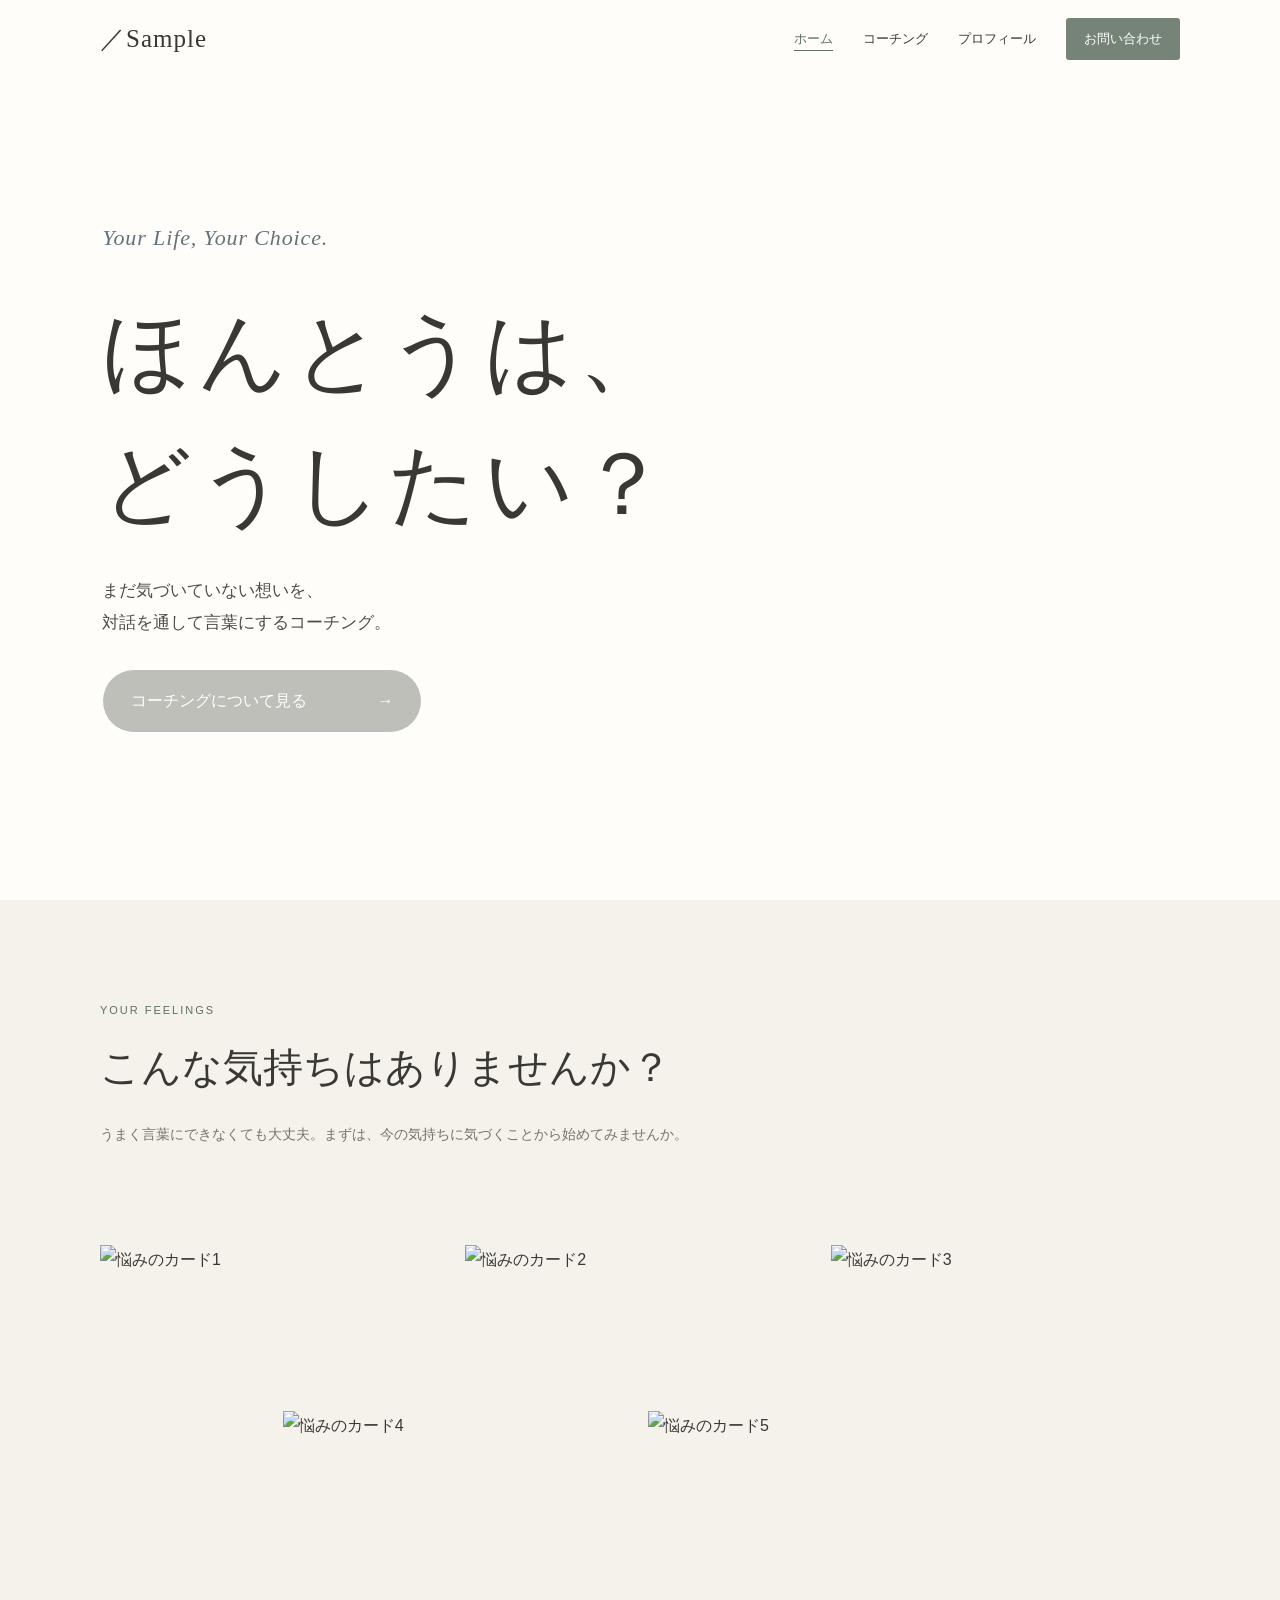
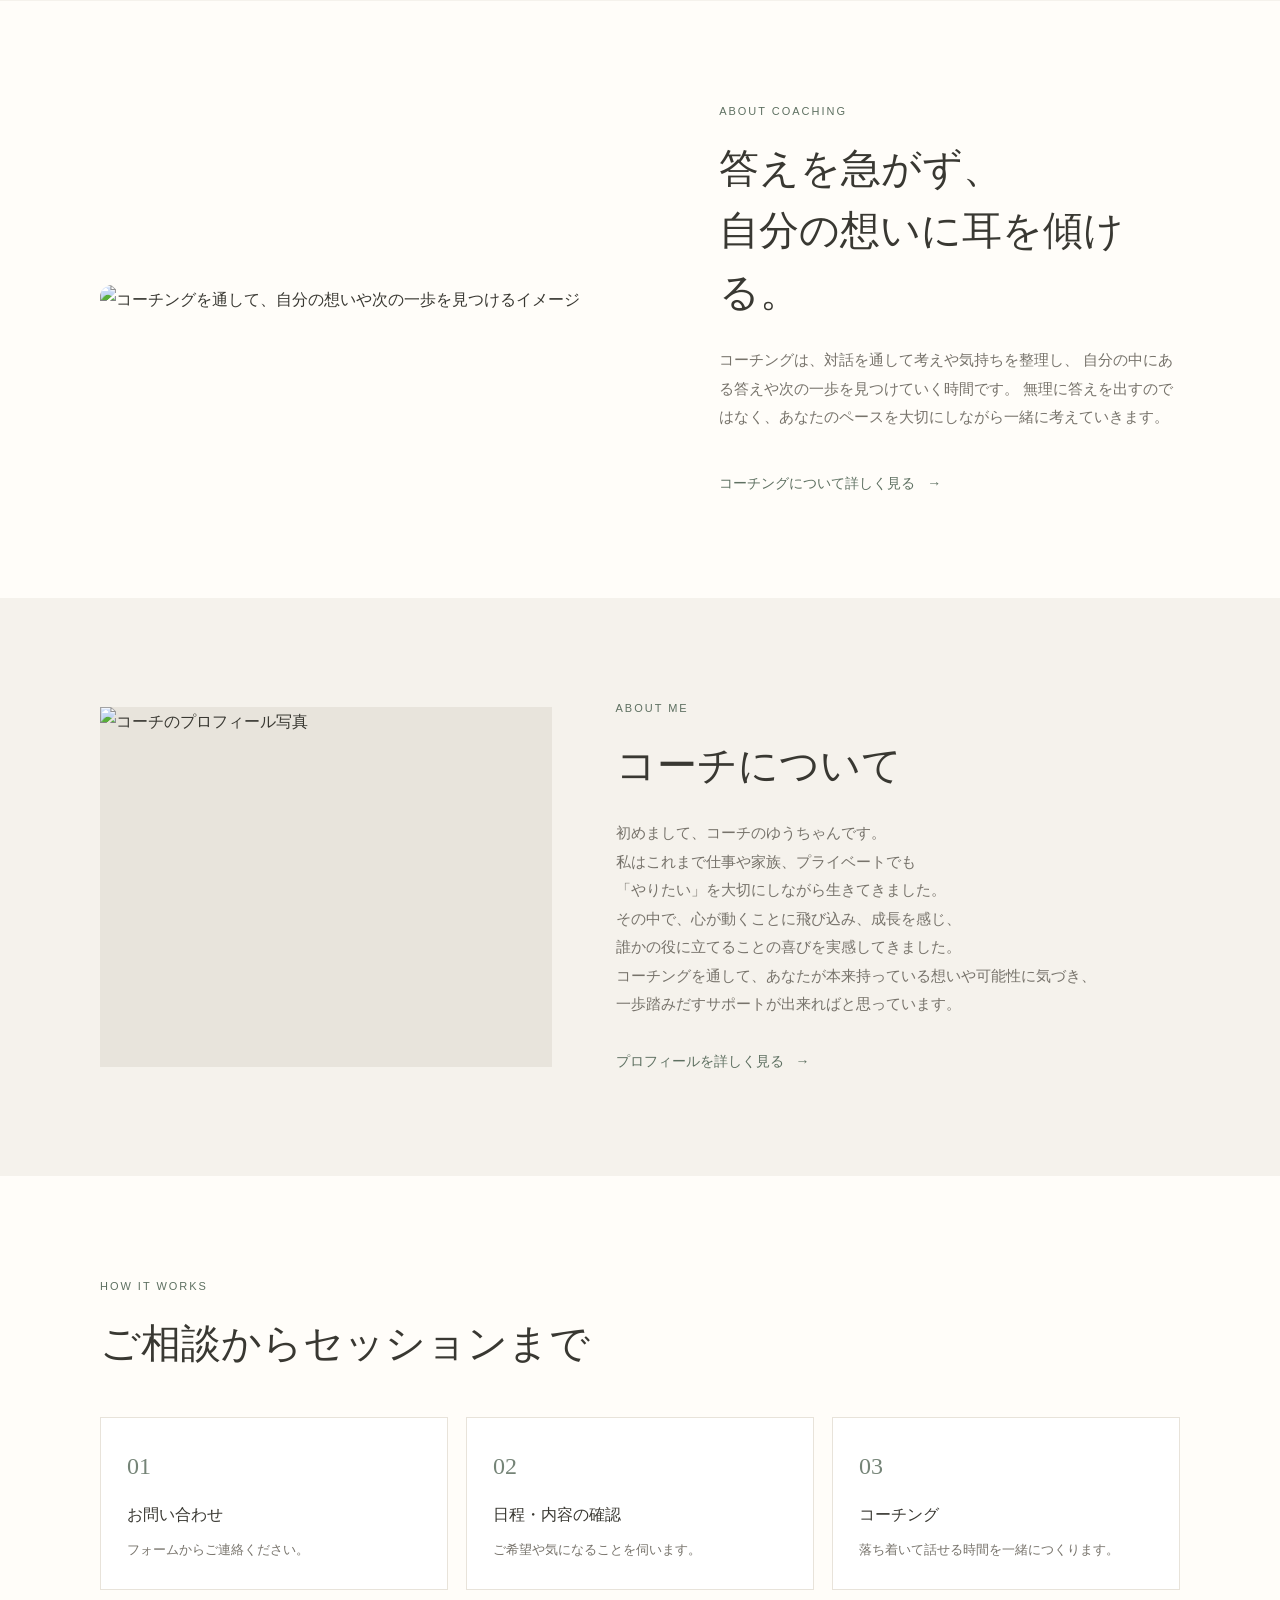
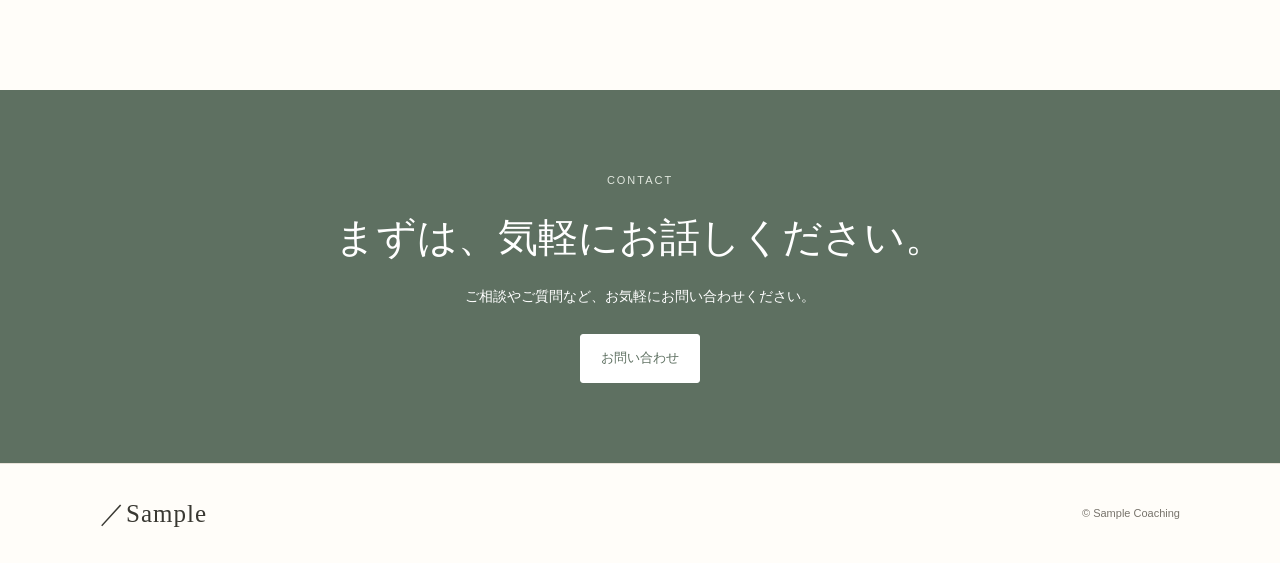
==== index.html @ e468f8c4 "Add files via upload" ====
<!DOCTYPE html>
<html lang="ja">

<head>
    <meta charset="UTF-8">
    <meta name="viewport" content="width=device-width, initial-scale=1.0">
    <meta name="description" content="対話を通して自分の気持ちを言葉にし、自分らしい一歩を見つけるコーチング。">
    <title>自分の心と向き合うコーチング｜Sample</title>
    <link rel="stylesheet" href="style.css">
</head>

<body>

    <header class="site-header">
        <a class="site-logo" href="index.html" aria-label="Sample ホーム">／Sample</a>

        <nav class="site-nav" aria-label="メインナビゲーション">
            <a class="is-current" href="index.html" aria-current="page">ホーム</a>
            <a href="coaching.html">コーチング</a>
            <a href="profile.html">プロフィール</a>
            <a class="nav-contact" href="contact.html">お問い合わせ</a>
        </nav>
    </header>

    <main>
        <section class="hero hero--photo">
            <div class="hero__text">
                <p class="hero__eyebrow">Your Life, Your Choice.</p>
                <h1 class="hero__title">ほんとうは、<br>どうしたい？</h1>
                <p class="hero__description">
                    まだ気づいていない想いを、<br>
                    対話を通して言葉にするコーチング。
                </p>
                <div class="hero__actions">
                    <a class="button button--hero" href="coaching.html">
                        コーチングについて見る <span aria-hidden="true">→</span>
                    </a>
                </div>
            </div>
        </section>

        <section class="section section--soft" aria-labelledby="worries-title">
            <div class="section__inner">
                <p class="section__eyebrow">YOUR FEELINGS</p>
                <h2 class="section__title" id="worries-title">こんな気持ちはありませんか？</h2>
                <p class="section__lead">うまく言葉にできなくても大丈夫。まずは、今の気持ちに気づくことから始めてみませんか。</p>

                <div class="card-grid">
                    <article class="simple-card">
                        <img src="images/coaching_card_1.png" alt="悩みのカード1">
                    </article>
                    <article class="simple-card">
                        <img src="images/coaching_card_2.png" alt="悩みのカード2">
                    </article>
                    <article class="simple-card">
                        <img src="images/coaching_card_3.png" alt="悩みのカード3">
                    </article>
                    <article class="simple-card">
                        <img src="images/coaching_card_4.png" alt="悩みのカード4">
                    </article>
                    <article class="simple-card">
                        <img src="images/coaching_card_5.png" alt="悩みのカード5">
                    </article>
                </div>
            </div>
        </section>

        <section class="section" aria-labelledby="coaching-title">
            <div class="section__inner coaching-preview">
                <div class="coaching-preview__image">
                    <img src="images/coaching-about.png" alt="コーチングを通して、自分の想いや次の一歩を見つけるイメージ">
                </div>

                <div class="coaching-preview__text">
                    <p class="section__eyebrow">ABOUT COACHING</p>
                    <h2 class="section__title" id="coaching-title">
                        答えを急がず、<br>自分の想いに耳を傾ける。
                    </h2>
                    <p class="section__body">
                        コーチングは、対話を通して考えや気持ちを整理し、
                        自分の中にある答えや次の一歩を見つけていく時間です。
                        無理に答えを出すのではなく、あなたのペースを大切にしながら一緒に考えていきます。
                    </p>
                    <a class="text-link" href="coaching.html">
                        コーチングについて詳しく見る <span aria-hidden="true">→</span>
                    </a>
                </div>
            </div>
        </section>

        <section class="section section--soft" aria-labelledby="profile-title">
            <div class="section__inner profile-preview">
                <div class="profile-preview__image">
                    <img src="images/profile.jpg" alt="コーチのプロフィール写真">
                </div>
                <div>
                    <p class="section__eyebrow">ABOUT ME</p>
                    <h2 class="section__title" id="profile-title">コーチについて</h2>
                    <p class="section__body">
                        初めまして、コーチのゆうちゃんです。<br>
                        私はこれまで仕事や家族、プライベートでも<br>
                        「やりたい」を大切にしながら生きてきました。<br>
                        その中で、心が動くことに飛び込み、成長を感じ、<br>
                        誰かの役に立てることの喜びを実感してきました。<br>

                        コーチングを通して、あなたが本来持っている想いや可能性に気づき、<br>
                        一歩踏みだすサポートが出来ればと思っています。<br>
                    </p>
                    <a class="text-link" href="profile.html">プロフィールを詳しく見る <span aria-hidden="true">→</span></a>
                </div>
            </div>
        </section>

        <section class="section" aria-labelledby="flow-title">
            <div class="section__inner">
                <p class="section__eyebrow">HOW IT WORKS</p>
                <h2 class="section__title" id="flow-title">ご相談からセッションまで</h2>
                <div class="flow-grid">
                    <article class="flow-item"><span>01</span>
                        <h3>お問い合わせ</h3>
                        <p>フォームからご連絡ください。</p>
                    </article>
                    <article class="flow-item"><span>02</span>
                        <h3>日程・内容の確認</h3>
                        <p>ご希望や気になることを伺います。</p>
                    </article>
                    <article class="flow-item"><span>03</span>
                        <h3>コーチング</h3>
                        <p>落ち着いて話せる時間を一緒につくります。</p>
                    </article>
                </div>
            </div>
        </section>

        <section class="contact-section" id="contact" aria-labelledby="contact-title">
            <div class="contact-section__inner">
                <p class="section__eyebrow">CONTACT</p>
                <h2 class="section__title" id="contact-title">まずは、気軽にお話しください。</h2>
                <p>ご相談やご質問など、お気軽にお問い合わせください。</p>
                <a class="button button--light" href="contact.html">お問い合わせ</a>
            </div>
        </section>
    </main>

    <footer class="site-footer">
        <a class="site-logo" href="index.html">／Sample</a>
        <p>© Sample Coaching</p>
    </footer>

</body>

</html>
---- style.css ----
@charset "UTF-8";

:root {
    --color-text: #393832;
    --color-muted: #77736b;
    --color-accent: #758477;
    --color-accent-dark: #5e7061;
    --color-background: #fffdf9;
    --color-soft: #f5f2ec;
    --color-line: #e8e3da;
    --content-width: 1080px;
}

* {
    box-sizing: border-box;
}

html {
    scroll-behavior: smooth;
}

body {
    margin: 0;
    color: var(--color-text);
    background: var(--color-background);
    font-family: "Noto Sans JP", "Hiragino Kaku Gothic ProN", "Yu Gothic", sans-serif;
    line-height: 1.9;
}

img {
    display: block;
    width: 100%;
    height: 100%;
    object-fit: cover;
}

a {
    color: inherit;
    text-decoration: none;
}

.site-header {
    position: relative;
    z-index: 10;
    display: flex;
    align-items: center;
    justify-content: space-between;
    width: 100%;
    min-height: 78px;
    padding: 12px max(5%, calc((100% - var(--content-width)) / 2));
    background: var(--color-background);
    border-bottom: 1px solid var(--color-line);
}

.site-logo {
    flex-shrink: 0;
    font-family: Georgia, serif;
    font-size: 25px;
    letter-spacing: 0.04em;
}

.site-nav {
    display: flex;
    align-items: center;
    gap: 30px;
    font-size: 13px;
}

.site-nav a {
    transition: color 0.2s ease;
}

.site-nav a:hover,
.site-nav a.is-current {
    color: var(--color-accent-dark);
}

.site-nav a.is-current {
    text-decoration: underline;
    text-underline-offset: 7px;
}

.site-nav .nav-contact {
    padding: 9px 18px;
    color: #fff;
    background: var(--color-accent);
    border-radius: 3px;
}

.site-nav .nav-contact:hover {
    color: #fff;
    background: var(--color-accent-dark);
}

.hero {
    display: grid;
    grid-template-columns: 1fr 1fr;
    align-items: center;
    max-width: var(--content-width);
    min-height: 610px;
    margin: 0 auto;
    padding: 64px 40px;
    gap: 54px;
}

.hero__text {
    padding: 20px 0;
}

.hero__eyebrow,
.section__eyebrow {
    margin: 0 0 16px;
    color: var(--color-accent-dark);
    font-size: 11px;
    letter-spacing: 0.18em;
}

.hero__title {
    margin: 0;
    font-family: "Yu Mincho", "Hiragino Mincho ProN", serif;
    font-size: clamp(42px, 5vw, 64px);
    font-weight: 400;
    line-height: 1.45;
    letter-spacing: 0.06em;
}

.hero__title span {
    color: var(--color-accent-dark);
}

.hero__description {
    margin: 24px 0 30px;
    color: var(--color-muted);
    font-size: 15px;
}

.hero__actions {
    display: flex;
    flex-wrap: wrap;
    gap: 12px;
}

.button {
    display: inline-flex;
    min-height: 48px;
    align-items: center;
    justify-content: center;
    padding: 11px 20px;
    border: 1px solid var(--color-accent);
    border-radius: 3px;
    font-size: 13px;
    transition: background 0.2s ease, color 0.2s ease;
}

.button--primary {
    color: #fff;
    background: var(--color-accent);
}

.button--primary:hover {
    background: var(--color-accent-dark);
}

.button--secondary {
    color: var(--color-accent-dark);
    background: transparent;
}

.button--secondary:hover {
    background: var(--color-soft);
}

.hero__image {
    height: 430px;
    overflow: hidden;
    background: var(--color-soft);
    border-radius: 3px;
}

.section {
    padding: 100px 24px;
}

.section--soft {
    background: var(--color-soft);
}

.section__inner {
    max-width: var(--content-width);
    margin: 0 auto;
}

.section__inner.narrow {
    max-width: 760px;
}

.section__title {
    margin: 0 0 22px;
    font-family: "Yu Mincho", "Hiragino Mincho ProN", serif;
    font-size: clamp(28px, 3.5vw, 40px);
    font-weight: 400;
    line-height: 1.55;
}

.section__lead {
    max-width: 680px;
    margin: 0 0 38px;
    color: var(--color-muted);
    font-size: 14px;
}

.section__body {
    color: var(--color-muted);
    font-size: 15px;
}

.simple-card {
    display: flex;
    min-height: 150px;
    align-items: center;
    padding: 22px;
    background: #fff;
    border: 1px solid var(--color-line);
}

.simple-card p {
    margin: 0;
    font-size: 14px;
}

.split-layout {
    display: grid;
    grid-template-columns: 1fr 1fr;
    align-items: start;
    gap: 60px;
}

.text-link {
    display: inline-flex;
    align-items: center;
    margin-top: 14px;
    color: var(--color-accent-dark);
    font-size: 14px;
    gap: 12px;
}

.text-link:hover {
    text-decoration: underline;
    text-underline-offset: 5px;
}

.profile-preview {
    display: grid;
    grid-template-columns: 0.8fr 1fr;
    align-items: center;
    gap: 64px;
}

.profile-preview__image {
    min-height: 360px;
    overflow: hidden;
    background: #e8e4dc;
}

.profile-preview__image img {
    min-height: 360px;
}

.flow-grid {
    display: grid;
    grid-template-columns: repeat(3, 1fr);
    margin-top: 42px;
    gap: 18px;
}

.flow-item {
    padding: 26px;
    background: #fff;
    border: 1px solid var(--color-line);
}

.flow-item>span {
    color: var(--color-accent);
    font-family: Georgia, serif;
    font-size: 24px;
}

.flow-item h3 {
    margin: 10px 0 8px;
    font-size: 16px;
    font-weight: 500;
}

.flow-item p {
    margin: 0;
    color: var(--color-muted);
    font-size: 13px;
}

.contact-section {
    padding: 80px 24px;
    color: #fff;
    text-align: center;
    background: var(--color-accent-dark);
}

.contact-section__inner {
    max-width: 760px;
    margin: 0 auto;
}

.contact-section .section__eyebrow {
    color: #e2e8df;
}

.contact-section .section__title {
    margin-bottom: 12px;
}

.contact-section p:not(.section__eyebrow) {
    margin-bottom: 25px;
    font-size: 14px;
}

.button--light {
    color: var(--color-accent-dark);
    background: #fff;
    border-color: #fff;
}

.button--light:hover {
    color: #fff;
    background: transparent;
}

.site-footer {
    display: flex;
    align-items: center;
    justify-content: space-between;
    padding: 26px max(5%, calc((100% - var(--content-width)) / 2));
    border-top: 1px solid var(--color-line);
}

.site-footer p {
    margin: 0;
    color: var(--color-muted);
    font-size: 11px;
}

.page-hero {
    padding: 95px 24px;
    text-align: center;
    background: var(--color-soft);
}

.page-hero h1 {
    margin: 0 0 12px;
    font-family: "Yu Mincho", "Hiragino Mincho ProN", serif;
    font-size: clamp(34px, 5vw, 52px);
    font-weight: 400;
}

.page-hero>p:last-child {
    margin: 0;
    color: var(--color-muted);
    font-size: 14px;
}

.details-box {
    margin-top: 30px;
    border-top: 1px solid var(--color-line);
}

.details-box p {
    display: grid;
    grid-template-columns: 150px 1fr;
    margin: 0;
    padding: 18px 12px;
    border-bottom: 1px solid var(--color-line);
    gap: 20px;
}

.details-box strong {
    font-weight: 500;
}

.details-box span,
.note {
    color: var(--color-muted);
}

.note {
    font-size: 12px;
}

.profile-detail {
    display: grid;
    grid-template-columns: 0.8fr 1fr;
    align-items: start;
    gap: 64px;
}

@media (max-width: 760px) {
    .site-header {
        min-height: auto;
        align-items: flex-start;
        padding: 18px 20px;
        gap: 18px;
    }

    .site-logo {
        font-size: 21px;
    }

    .site-nav {
        justify-content: flex-end;
        flex-wrap: wrap;
        gap: 10px 16px;
        font-size: 12px;
    }

    .site-nav .nav-contact {
        padding: 5px 10px;
    }

    .hero {
        grid-template-columns: 1fr;
        min-height: auto;
        padding: 55px 24px 40px;
        gap: 32px;
    }

    .hero__title {
        font-size: clamp(42px, 11vw, 58px);
    }

    .hero__image {
        height: 340px;
        order: -1;
    }

    .section {
        padding: 72px 22px;
    }

    .split-layout,
    .profile-preview,
    .profile-detail {
        grid-template-columns: 1fr;
        gap: 28px;
    }

    .profile-preview__image,
    .profile-preview__image img {
        min-height: 280px;
    }

    .flow-grid {
        grid-template-columns: 1fr;
    }

    .site-footer {
        padding: 22px;
    }
}

@media (max-width: 480px) {
    .site-header {
        display: block;
    }

    .site-nav {
        justify-content: flex-start;
        margin-top: 12px;
    }

    .hero__actions {
        align-items: stretch;
        flex-direction: column;
    }

    .hero__actions .button {
        width: 100%;
    }

    .details-box p {
        grid-template-columns: 1fr;
        gap: 4px;
    }

    .page-hero {
        padding: 70px 22px;
    }
}

.site-header {
    position: absolute;
    top: 0;
    left: 0;
    background: transparent;
    border-bottom: 0;
}

.hero--photo {
    position: relative;
    display: flex;
    align-items: center;
    width: 100%;
    max-width: none;
    min-height: 100vh;
    padding: 130px max(8%, calc((100% - var(--content-width)) / 2)) 80px;
    background:
        linear-gradient(90deg, rgba(255, 253, 249, 0.5), rgba(255, 253, 249, 0.08) 65%),
        url("images/hero-sunset.png") center / cover no-repeat;
}

.hero--photo .hero__text {
    max-width: 600px;
}

.hero--photo .hero__eyebrow {
    color: #64717b;
    font-family: Georgia, serif;
    font-size: 22px;
    font-style: italic;
    letter-spacing: 0.04em;
}

.hero--photo .hero__title {
    margin-top: 28px;
    color: #393832;
    font-size: clamp(48px, 7vw, 88px);
    line-height: 1.5;
}

.hero--photo .hero__title span {
    color: inherit;
}

.hero--photo .hero__description {
    color: #4f4d48;
    font-size: 17px;
}

.button--hero {
    min-width: 320px;
    min-height: 64px;
    justify-content: space-between;
    padding: 14px 28px;
    color: #fff;
    background: rgba(255, 255, 255, 0.12);
    border: 1px solid #fff;
    border-radius: 999px;
    font-size: 16px;
    background: rgba(70, 75, 68, 0.35);

}

.button--hero:hover {
    color: #393832;
    background: #fff;
}

@media (max-width: 760px) {
    .site-header {
        position: absolute;
        padding: 18px 20px;
    }

    .hero--photo {
        min-height: 88vh;
        padding: 130px 24px 60px;
        background-position: 62% center;
    }

    .hero--photo .hero__title {
        font-size: clamp(44px, 12vw, 64px);
    }

    .hero--photo .hero__description {
        font-size: 14px;
    }

    .button--hero {
        width: 100%;
        min-width: 0;
        font-size: 14px;
    }
}

.coaching-preview {
    display: grid;
    grid-template-columns: 1.1fr 0.9fr;
    align-items: center;
    gap: 56px;
}

.coaching-preview__image img {
    display: block;
    width: 100%;
    height: auto;
    border-radius: 12px;
}

.coaching-preview__text .section__body {
    margin-bottom: 24px;
}

@media (max-width: 700px) {
    .coaching-preview {
        grid-template-columns: 1fr;
        gap: 28px;
    }
}

.coaching-preview {
    display: grid;
    grid-template-columns: 1.1fr 0.9fr;
    align-items: center;
    gap: 56px;
}

.coaching-preview__image img {
    display: block;
    width: 100%;
    height: auto;
    border-radius: 12px;
}

.coaching-preview__text .section__body {
    margin-bottom: 24px;
}

@media (max-width: 700px) {
    .coaching-preview {
        grid-template-columns: 1fr;
        gap: 28px;
    }
}

.card-grid {
    display: grid;
    grid-template-columns: repeat(6, minmax(0, 1fr));
    gap: 16px;
}

.card-grid>.simple-card {
    grid-column: span 2;
    min-width: 0;
    margin: 0;
    padding: 0;
    background: transparent;
    border: 0;
}

.card-grid>.simple-card:nth-child(4) {
    grid-column: 2 / span 2;
}

.card-grid>.simple-card:nth-child(5) {
    grid-column: 4 / span 2;
}

.card-grid>.simple-card img {
    display: block;
    width: 100%;
    height: auto;
    object-fit: contain;
}

@media (max-width: 760px) {
    .card-grid {
        grid-template-columns: repeat(2, minmax(0, 1fr));
    }

    .card-grid>.simple-card,
    .card-grid>.simple-card:nth-child(4),
    .card-grid>.simple-card:nth-child(5) {
        grid-column: auto;
    }

    .card-grid>.simple-card:last-child {
        grid-column: 1 / -1;
        width: calc(50% - 8px);
        justify-self: center;
    }
}

@media (max-width: 480px) {
    .card-grid {
        column-gap: 12px;
        row-gap: 16px;
    }
}
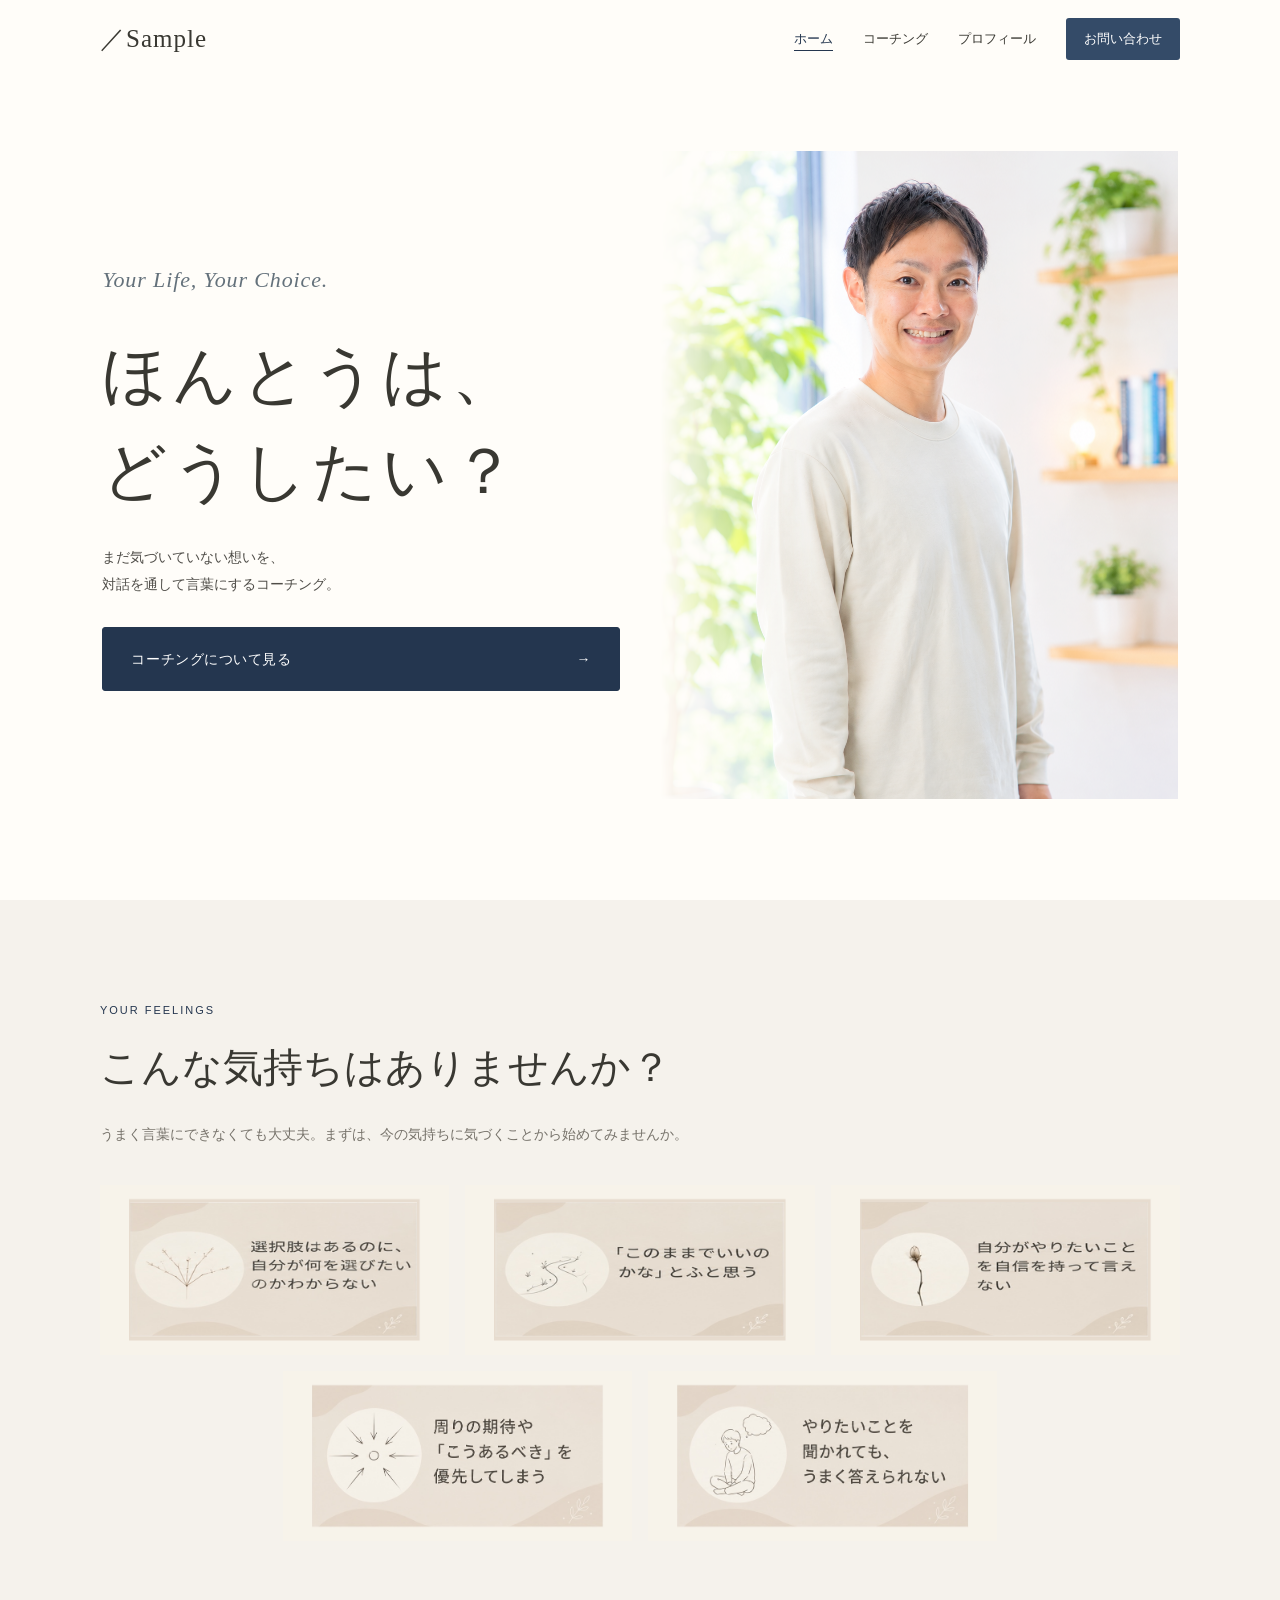
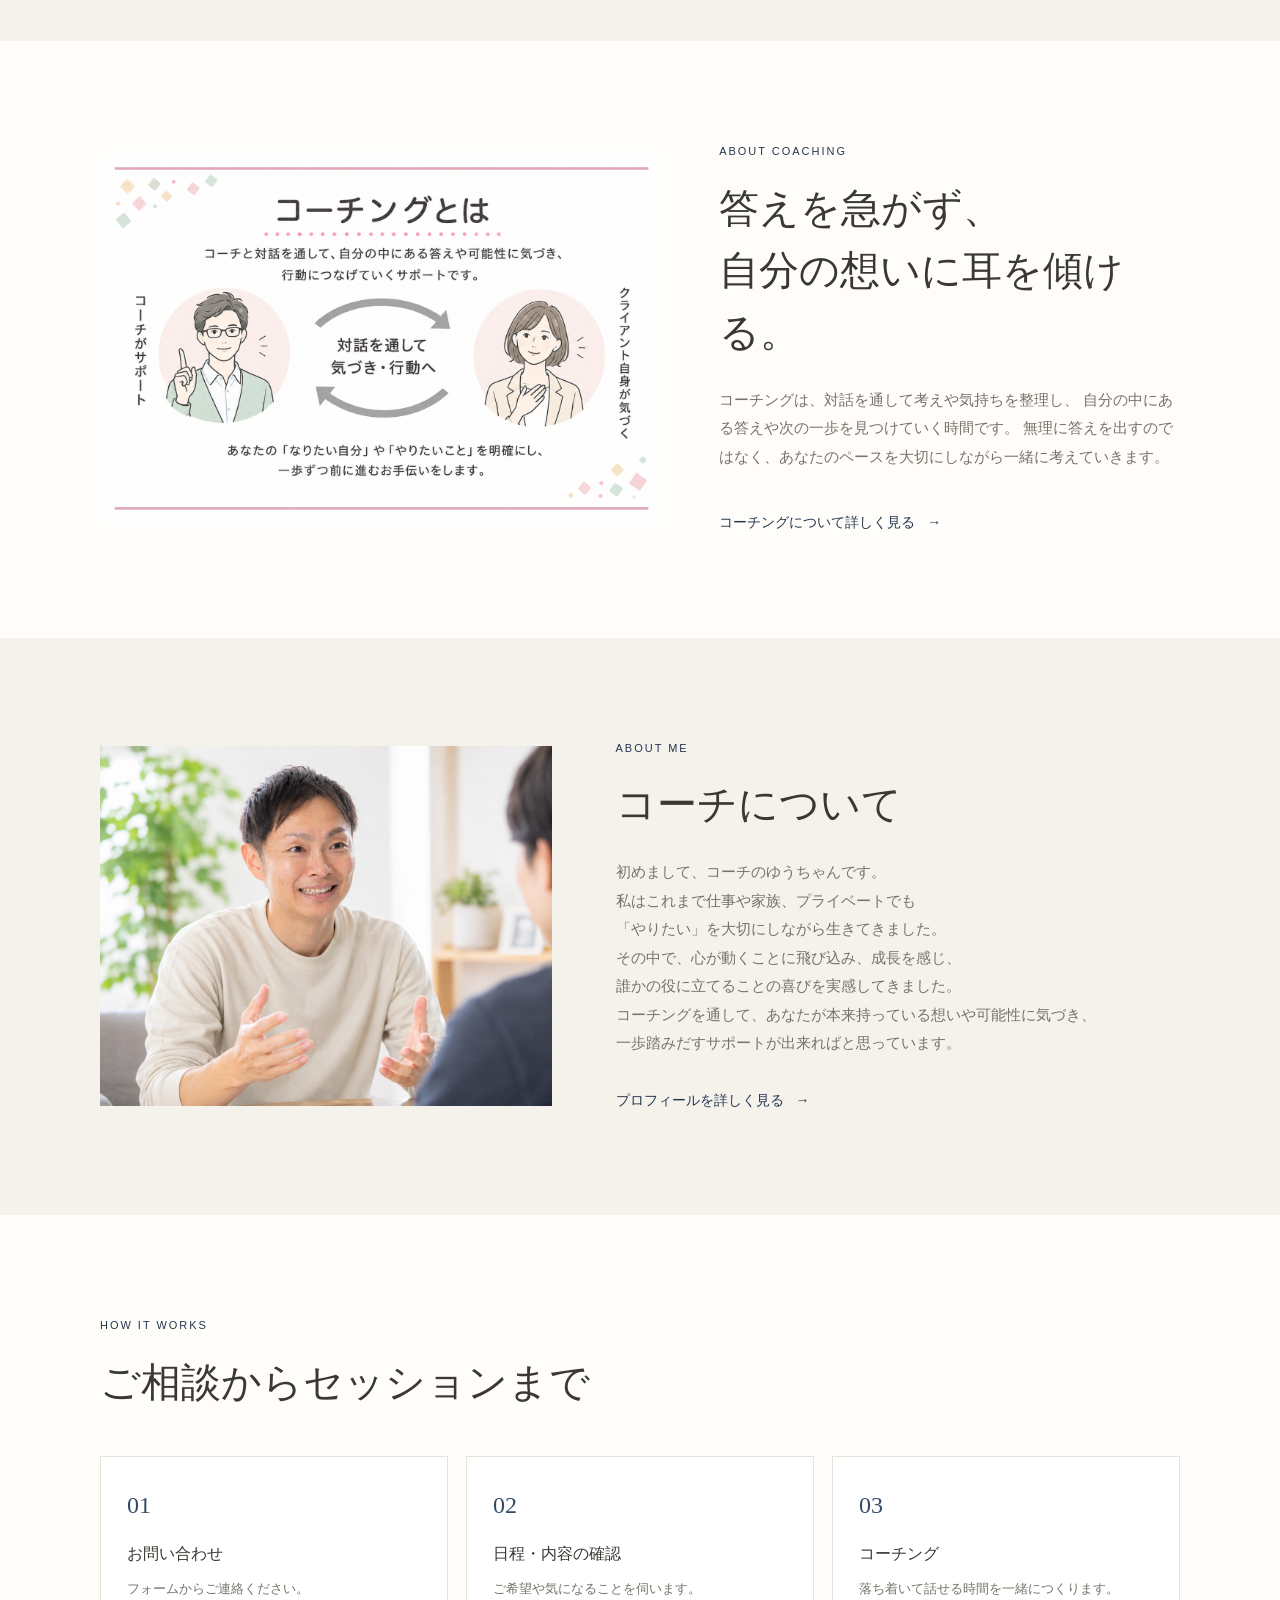
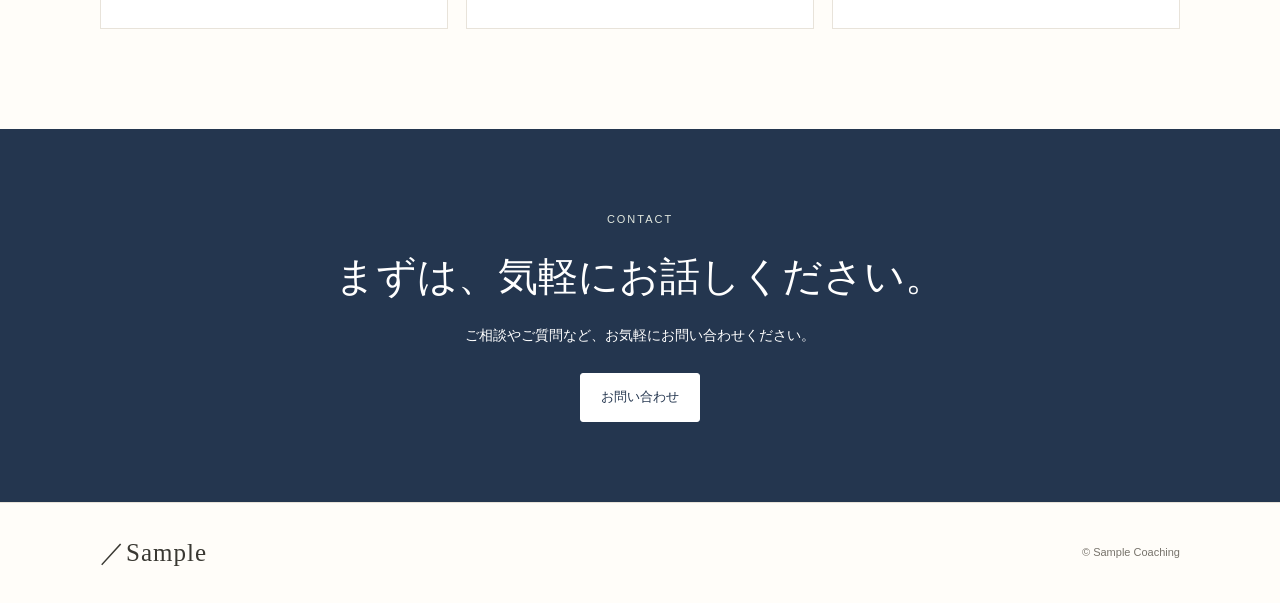
==== commit dafbd5a1: "Add files via upload" ====
--- a/index.html
+++ b/index.html
@@ -36,6 +36,10 @@
                         コーチングについて見る <span aria-hidden="true">→</span>
                     </a>
                 </div>
+            </div>
+
+            <div class="hero__image">
+                <img src="images/hero-photo.png" alt="コーチのプロフィール写真">
             </div>
         </section>
 
@@ -91,7 +95,7 @@
         <section class="section section--soft" aria-labelledby="profile-title">
             <div class="section__inner profile-preview">
                 <div class="profile-preview__image">
-                    <img src="images/profile.jpg" alt="コーチのプロフィール写真">
+                    <img src="images/profile.png" alt="コーチのプロフィール写真">
                 </div>
                 <div>
                     <p class="section__eyebrow">ABOUT ME</p>
--- a/style.css
+++ b/style.css
@@ -3,8 +3,8 @@
 :root {
     --color-text: #393832;
     --color-muted: #77736b;
-    --color-accent: #758477;
-    --color-accent-dark: #5e7061;
+    --color-accent: #344b68;
+    --color-accent-dark: #24364f;
     --color-background: #fffdf9;
     --color-soft: #f5f2ec;
     --color-line: #e8e3da;
@@ -503,15 +503,31 @@
 
 .hero--photo {
     position: relative;
-    display: flex;
+    display: grid;
+    grid-template-columns: 1fr 1fr;
     align-items: center;
     width: 100%;
     max-width: none;
     min-height: 100vh;
     padding: 130px max(8%, calc((100% - var(--content-width)) / 2)) 80px;
-    background:
-        linear-gradient(90deg, rgba(255, 253, 249, 0.5), rgba(255, 253, 249, 0.08) 65%),
-        url("images/hero-sunset.png") center / cover no-repeat;
+    gap: 40px;
+    background: var(--color-background);
+}
+
+.hero--photo .hero__image {
+    height: min(72vh, 680px);
+    overflow: hidden;
+    background: none;
+    border-radius: 0;
+    -webkit-mask-image: linear-gradient(to right, transparent 0%, #000 30%);
+    mask-image: linear-gradient(to right, transparent 0%, #000 30%);
+}
+
+.hero--photo .hero__image img {
+    width: 100%;
+    height: 100%;
+    object-fit: cover;
+    object-position: center 35%;
 }
 
 .hero--photo .hero__text {
@@ -542,50 +558,60 @@
     font-size: 17px;
 }
 
+
+@media (max-width: 760px) {
+    .site-header {
+        position: absolute;
+        padding: 18px 20px;
+    }
+
+    .hero--photo {
+        grid-template-columns: 1fr;
+        min-height: auto;
+        padding: 130px 24px 60px;
+        gap: 28px;
+    }
+
+    .hero--photo .hero__image {
+        height: 340px;
+        order: -1;
+        mask-image: linear-gradient(to bottom, transparent 0%, #000 22%);
+    }
+}
+
+
 .button--hero {
     min-width: 320px;
     min-height: 64px;
     justify-content: space-between;
     padding: 14px 28px;
     color: #fff;
-    background: rgba(255, 255, 255, 0.12);
-    border: 1px solid #fff;
-    border-radius: 999px;
-    font-size: 16px;
-    background: rgba(70, 75, 68, 0.35);
-
+    background: var(--color-accent-dark);
+    border: 1px solid var(--color-accent-dark);
+    border-radius: 3px;
+    font-size: 15px;
+    letter-spacing: 0.04em;
+    transition: background 0.2s ease, transform 0.2s ease;
 }
 
 .button--hero:hover {
-    color: #393832;
-    background: #fff;
-}
-
-@media (max-width: 760px) {
-    .site-header {
-        position: absolute;
-        padding: 18px 20px;
-    }
-
-    .hero--photo {
-        min-height: 88vh;
-        padding: 130px 24px 60px;
-        background-position: 62% center;
-    }
-
-    .hero--photo .hero__title {
-        font-size: clamp(44px, 12vw, 64px);
-    }
-
-    .hero--photo .hero__description {
-        font-size: 14px;
-    }
-
-    .button--hero {
-        width: 100%;
-        min-width: 0;
-        font-size: 14px;
-    }
+    color: #fff;
+    background: var(--color-accent);
+    transform: translateY(-2px);
+}
+
+.hero--photo .hero__title {
+    font-size: clamp(44px, 12vw, 64px);
+}
+
+.hero--photo .hero__description {
+    font-size: 14px;
+}
+
+.button--hero {
+    width: 100%;
+    min-width: 0;
+    font-size: 14px;
 }
 
 .coaching-preview {
@@ -691,4 +717,299 @@
         column-gap: 12px;
         row-gap: 16px;
     }
+}
+
+.page-hero.page-hero--profile {
+    background-image:
+        linear-gradient(rgba(255, 253, 249, 0.35), rgba(255, 253, 249, 0.35)),
+        url("./images/profile-bg.png");
+    background-position: center;
+    background-size: cover;
+    background-repeat: no-repeat;
+}
+
+.values-layout {
+    display: grid;
+    grid-template-columns: 1fr 1fr;
+    align-items: center;
+    gap: 60px;
+}
+
+.values-layout__image {
+    height: 380px;
+    overflow: hidden;
+    border-radius: 3px;
+}
+
+.values-layout__image img {
+    width: 100%;
+    height: 100%;
+    object-fit: cover;
+}
+
+@media (max-width: 760px) {
+    .values-layout {
+        grid-template-columns: 1fr;
+        gap: 28px;
+    }
+
+    .values-layout__image {
+        height: 280px;
+    }
+}
+
+.page-hero--coaching {
+    background:
+        linear-gradient(rgba(255, 253, 249, 0.68), rgba(255, 253, 249, 0.68)),
+        url("./images/coaching-bg.png") center / cover no-repeat;
+}
+
+@media (max-width: 760px) {
+    .card-grid {
+        grid-template-columns: 1fr;
+    }
+
+    .card-grid>.simple-card,
+    .card-grid>.simple-card:nth-child(4),
+    .card-grid>.simple-card:nth-child(5),
+    .card-grid>.simple-card:last-child {
+        grid-column: auto;
+        width: 100%;
+        justify-self: stretch;
+    }
+}
+
+/* Pricing */
+.pricing {
+    padding: 96px 24px;
+    background: #f5f3ed;
+    color: #24364f;
+}
+
+.pricing__inner {
+    width: min(100%, 1080px);
+    margin: 0 auto;
+}
+
+.pricing__label {
+    margin: 0 0 12px;
+    color: #61748d;
+    font-size: 12px;
+    font-weight: 700;
+    letter-spacing: 0.18em;
+}
+
+.pricing__title {
+    margin: 0;
+    color: #24364f;
+    font-size: clamp(28px, 4vw, 40px);
+    font-weight: 600;
+    letter-spacing: 0.06em;
+}
+
+.pricing__lead {
+    margin: 16px 0 40px;
+    color: #5e6862;
+    font-size: 15px;
+    line-height: 1.9;
+}
+
+.pricing__grid {
+    display: grid;
+    grid-template-columns: repeat(3, minmax(0, 1fr));
+    gap: 20px;
+}
+
+.pricing-card {
+    position: relative;
+    display: flex;
+    min-height: 330px;
+    flex-direction: column;
+    padding: 28px;
+    border: 1px solid #d9ded8;
+    background: #fff;
+    transition: transform 0.25s ease, box-shadow 0.25s ease;
+}
+
+.pricing-card:hover {
+    transform: translateY(-4px);
+    box-shadow: 0 14px 32px rgb(38 51 45 / 9%);
+}
+
+.pricing-card--featured {
+    border-color: #344b68;
+    box-shadow: inset 0 3px 0 #344b68;
+}
+
+.pricing-card__number {
+    margin: 0 0 18px;
+    color: #9aa59d;
+    font-size: 13px;
+    letter-spacing: 0.12em;
+}
+
+.pricing-card__tag {
+    margin: 0 0 10px;
+    color: #61748d;
+    font-size: 10px;
+    font-weight: 700;
+    letter-spacing: 0.16em;
+}
+
+.pricing-card__title {
+    margin: 0;
+    color: #24364f;
+    font-size: 20px;
+    font-weight: 600;
+}
+
+.pricing-card__description {
+    margin: 16px 0 24px;
+    color: #68716b;
+    font-size: 14px;
+    line-height: 1.9;
+}
+
+.pricing-card__price {
+    display: flex;
+    align-items: baseline;
+    gap: 8px;
+    margin: auto 0 0;
+    padding-top: 18px;
+    border-top: 1px solid #e6e9e5;
+}
+
+.pricing-card__amount {
+    color: #344b68;
+    font-size: 30px;
+    font-weight: 600;
+    letter-spacing: 0.03em;
+}
+
+.pricing-card__amount--pending {
+    font-size: 18px;
+}
+
+.pricing-card__unit {
+    color: #737c76;
+    font-size: 13px;
+}
+
+.pricing__note {
+    margin: 28px 0 0;
+    color: #5e6862;
+    font-size: 14px;
+    line-height: 1.9;
+    text-align: center;
+}
+
+@media (max-width: 760px) {
+    .pricing {
+        padding: 72px 20px;
+    }
+
+    .pricing__lead {
+        margin-bottom: 28px;
+    }
+
+    .pricing__grid {
+        grid-template-columns: 1fr;
+        gap: 14px;
+    }
+
+    .pricing-card {
+        min-height: auto;
+        padding: 24px;
+    }
+
+    .pricing-card__description {
+        margin-bottom: 20px;
+    }
+
+    .pricing__note {
+        text-align: left;
+    }
+}
+
+.privacy-policy__content {
+    max-height: 65vh;
+    overflow-y: auto;
+    padding: 28px;
+    border: 1px solid var(--color-line);
+    background: #fff;
+    overscroll-behavior: contain;
+}
+
+@media (max-width: 760px) {
+    .privacy-policy__content {
+        max-height: 60vh;
+        padding: 20px;
+    }
+}
+
+@media (max-width: 600px) {
+    .site-header {
+        position: relative;
+        display: flex;
+        flex-direction: column;
+        align-items: flex-start;
+        gap: 10px;
+        padding: 14px 16px;
+        background: var(--color-background);
+    }
+
+    .site-nav {
+        display: flex;
+        flex-wrap: wrap;
+        justify-content: flex-start;
+        gap: 8px 14px;
+        width: 100%;
+        margin-top: 0;
+        font-size: 12px;
+    }
+
+    .site-nav .nav-contact {
+        padding: 5px 10px;
+    }
+
+    .page-hero {
+        padding: 48px 20px;
+    }
+
+    .hero--photo {
+        min-height: 88vh;
+        padding: 48px 24px 60px;
+    }
+}
+
+.session-intro {
+    display: grid;
+    grid-template-columns: 1fr 0.8fr;
+    align-items: center;
+    gap: 32px;
+    margin: 28px 0 36px;
+}
+
+.session-intro__text p {
+    color: var(--color-muted);
+    font-size: 14px;
+}
+
+.session-intro__image {
+    width: 100%;
+    height: 280px;
+    object-fit: cover;
+    object-position: center 25%;
+    border-radius: 4px;
+}
+
+@media (max-width: 760px) {
+    .session-intro {
+        grid-template-columns: 1fr;
+        gap: 16px;
+    }
+
+    .session-intro__image {
+        height: 300px;
+    }
 }
